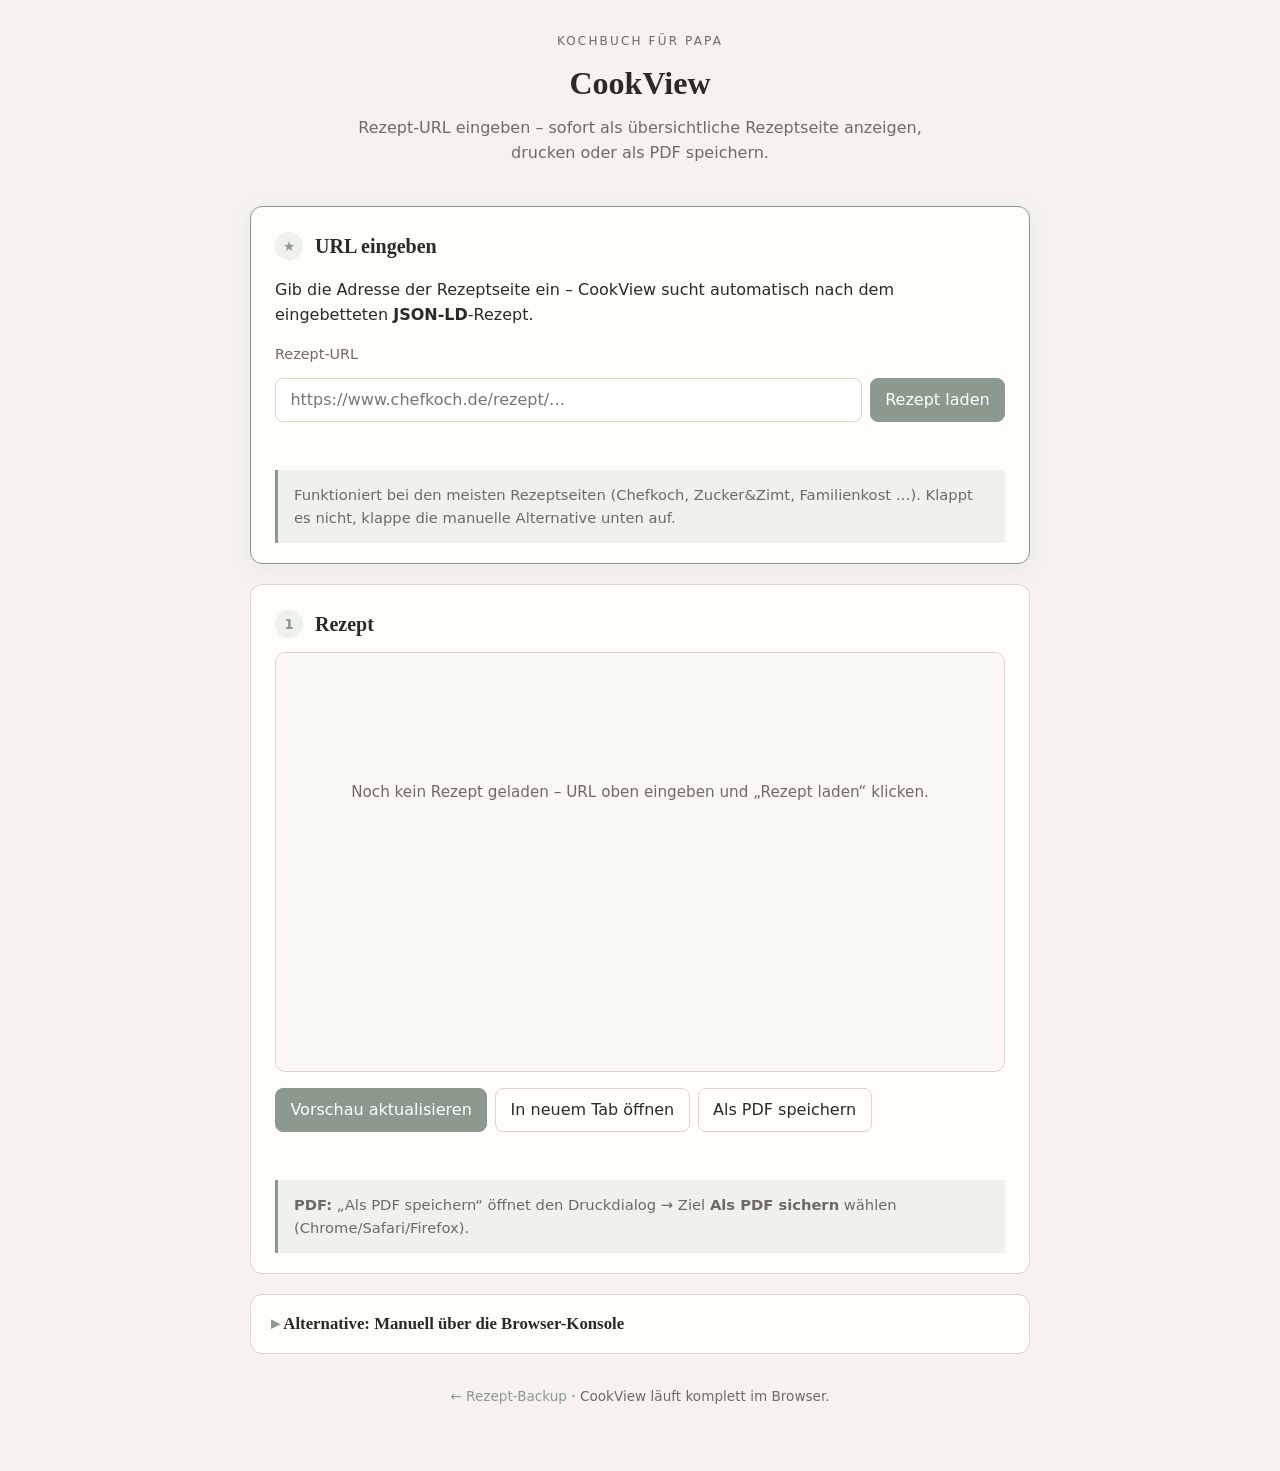
==== cookview.html @ 95674a27 "CookView-Seite: URL zuerst, Rezeptansicht im Fokus. Neue cookview.html mit aufklappbarer manueller A" ====
<!DOCTYPE html>
<html lang="de">
<head>
  <meta charset="utf-8">
  <meta name="viewport" content="width=device-width, initial-scale=1">
  <title>CookView – Rezept anzeigen</title>
  <meta name="description" content="Rezept-URL eingeben und als saubere Kochbuch-Seite anzeigen oder als PDF speichern.">
  <link rel="stylesheet" href="styles.css">
</head>
<body class="cookview-page">
  <div class="page">
    <header>
      <p class="kicker">Kochbuch für Papa</p>
      <h1>CookView</h1>
      <p class="lead">
        Rezept-URL eingeben – sofort als übersichtliche Rezeptseite anzeigen,
        drucken oder als PDF speichern.
      </p>
    </header>

    <section class="step-card step-card-highlight" aria-labelledby="url-title">
      <h2 id="url-title"><span class="step-num">★</span> URL eingeben</h2>
      <p>
        Gib die Adresse der Rezeptseite ein – CookView sucht automatisch nach dem
        eingebetteten <strong>JSON-LD</strong>-Rezept.
      </p>
      <label for="url-input">Rezept-URL</label>
      <div class="url-row">
        <input
          type="url"
          id="url-input"
          placeholder="https://www.chefkoch.de/rezept/…"
          spellcheck="false"
          inputmode="url"
        >
        <button type="button" class="primary" id="fetch-url-btn">Rezept laden</button>
      </div>
      <p id="url-status" class="status" role="status" aria-live="polite"></p>
      <div class="tip-box">
        Funktioniert bei den meisten Rezeptseiten (Chefkoch, Zucker&Zimt, Familienkost …).
        Klappt es nicht, klappe die manuelle Alternative unten auf.
      </div>
    </section>

    <section class="step-card recipe-display-card" aria-labelledby="recipe-title">
      <h2 id="recipe-title"><span class="step-num">1</span> Rezept</h2>
      <div class="preview-frame-wrap cookview-preview">
        <iframe
          id="preview-frame"
          title="Rezeptansicht"
          sandbox="allow-same-origin allow-modals allow-scripts"
        ></iframe>
        <div id="preview-empty" class="preview-empty">
          Noch kein Rezept geladen – URL oben eingeben und „Rezept laden“ klicken.
        </div>
      </div>
      <div class="copy-row recipe-actions">
        <button type="button" class="primary" id="preview-update-btn">Vorschau aktualisieren</button>
        <button type="button" id="preview-tab-btn">In neuem Tab öffnen</button>
        <button type="button" id="preview-pdf-btn">Als PDF speichern</button>
      </div>
      <p id="preview-status" class="status" role="status" aria-live="polite"></p>
      <div class="tip-box">
        <strong>PDF:</strong> „Als PDF speichern“ öffnet den Druckdialog → Ziel
        <strong>Als PDF sichern</strong> wählen (Chrome/Safari/Firefox).
      </div>
    </section>

    <details class="fallback-details" id="fallback-details">
      <summary>Alternative: Manuell über die Browser-Konsole</summary>
      <div class="fallback-content">
        <section class="fallback-step" aria-labelledby="fallback-step1">
          <h3 id="fallback-step1">Schritt A – JSON-LD aus der Konsole kopieren</h3>
          <p>
            Viele Rezeptseiten bieten strukturierte Daten im <strong>JSON-LD</strong>-Format.
          </p>
          <ol>
            <li>Öffne die Rezeptseite in deinem Browser.</li>
            <li>
              Öffne die Entwicklerkonsole:
              <div class="browser-hint">
                <div><strong>Chrome / Edge:</strong> <kbd>Cmd ⌘</kbd> + <kbd>Option ⌥</kbd> + <kbd>I</kbd> (macOS) oder <kbd>F12</kbd> (Windows)</div>
                <div><strong>Firefox:</strong> <kbd>Cmd ⌘</kbd> + <kbd>Option ⌥</kbd> + <kbd>I</kbd> (macOS) oder <kbd>F12</kbd> (Windows)</div>
              </div>
            </li>
            <li>Wechsle zum Tab <strong>Konsole</strong> / <strong>Console</strong>.</li>
            <li>Führe folgenden Befehl aus:</li>
          </ol>
          <pre class="code-block" id="console-cmd">[...document.querySelectorAll('script[type="application/ld+json"]')]
  .map(s => s.textContent)
  .map(t => { try { return JSON.parse(t) } catch { return t } })</pre>
          <div class="copy-row">
            <button type="button" id="copy-cmd-btn">Konsolen-Befehl kopieren</button>
          </div>
          <p>
            In der Ausgabe den Teil mit <code>"@type": "Recipe"</code> suchen und mit
            <strong>Rechtsklick → Objekt kopieren</strong> (Chrome) kopieren.
          </p>
          <figure class="screenshot">
            <img
              src="images/konsole-kopieren.png"
              alt="Chrome-Konsole: Rezept-Objekt per Rechtsklick „Copy object“ kopieren"
              loading="lazy"
            >
            <figcaption>Rechtsklick → <strong>Copy object</strong></figcaption>
          </figure>
        </section>

        <section class="fallback-step" aria-labelledby="fallback-step2">
          <h3 id="fallback-step2">Schritt B – JSON einfügen</h3>
          <label for="json-input">Kopierter JSON-Text (Recipe-Block)</label>
          <textarea id="json-input" placeholder='{"@type": "Recipe", "name": "...", ...}' spellcheck="false"></textarea>
          <div class="copy-row">
            <button type="button" class="primary" id="convert-btn">Rezept anzeigen</button>
            <button type="button" id="clear-btn">Felder leeren</button>
          </div>
          <p id="status" class="status" role="status" aria-live="polite"></p>
        </section>

        <section class="fallback-step" aria-labelledby="fallback-step3">
          <h3 id="fallback-step3">Schritt C – Markdown bearbeiten (optional)</h3>
          <p>Hier kannst du das Rezept nachbearbeiten – die Ansicht oben aktualisiert sich mit.</p>
          <label for="markdown-output">Markdown</label>
          <textarea id="markdown-output" class="output" placeholder="Wird automatisch erzeugt …" spellcheck="false"></textarea>
          <div class="copy-row">
            <button type="button" id="copy-md-btn">Markdown kopieren</button>
          </div>
        </section>
      </div>
    </details>

    <footer>
      <a href="index.html">← Rezept-Backup</a> · CookView läuft komplett im Browser.
    </footer>
  </div>
  <script src="recipe-core.js"></script>
  <script src="preview.js"></script>
  <script src="cookview.js"></script>
</body>
</html>
---- styles.css ----
/* Rezept-Backup – skandinavisches, ruhiges Layout */

:root {
  --bg: #f6f3ee;
  --paper: #fffdf9;
  --ink: #2b2a28;
  --muted: #6f6a63;
  --accent: #8b9a8d;
  --line: #ddd5c8;
  --step: #eef1ec;
  --error: #9b4d4d;
  --ok: #5a735f;
}

* {
  box-sizing: border-box;
}

body {
  margin: 0;
  font-family: "Segoe UI", system-ui, -apple-system, sans-serif;
  font-size: 16px;
  line-height: 1.55;
  color: var(--ink);
  background: var(--bg);
}

.page {
  max-width: 820px;
  margin: 0 auto;
  padding: 2rem 1.25rem 4rem;
}

header {
  text-align: center;
  margin-bottom: 2.5rem;
}

header p.kicker {
  margin: 0 0 0.5rem;
  font-size: 0.75rem;
  letter-spacing: 0.18em;
  text-transform: uppercase;
  color: var(--muted);
}

header h1 {
  margin: 0 0 0.5rem;
  font-family: Georgia, "Times New Roman", serif;
  font-size: 2rem;
  font-weight: 600;
}

header .lead {
  margin: 0;
  color: var(--muted);
  max-width: 36rem;
  margin-inline: auto;
}

.step-card {
  background: var(--paper);
  border: 1px solid var(--line);
  border-radius: 12px;
  padding: 1.5rem 1.5rem 1.25rem;
  margin-bottom: 1.25rem;
}

.step-card-highlight {
  border-color: var(--accent);
  box-shadow: 0 4px 18px rgba(139, 154, 141, 0.12);
}

.step-note {
  margin: -0.35rem 0 0.75rem;
  font-size: 0.92rem;
  color: var(--muted);
}

.url-row {
  display: flex;
  flex-wrap: wrap;
  gap: 0.5rem;
  margin-top: 0.75rem;
}

.url-row input {
  flex: 1 1 16rem;
  min-width: 0;
  padding: 0.55rem 0.9rem;
  border: 1px solid var(--line);
  border-radius: 8px;
  font: inherit;
  background: #fff;
}

.url-row input:focus {
  outline: 2px solid rgba(139, 154, 141, 0.35);
  border-color: var(--accent);
}

.url-row button {
  flex: 0 0 auto;
}

button:disabled {
  opacity: 0.65;
  cursor: wait;
}

.step-card h2 {
  margin: 0 0 1rem;
  font-family: Georgia, "Times New Roman", serif;
  font-size: 1.25rem;
  display: flex;
  align-items: center;
  gap: 0.75rem;
}

.step-num {
  display: inline-flex;
  align-items: center;
  justify-content: center;
  width: 1.75rem;
  height: 1.75rem;
  border-radius: 999px;
  background: var(--step);
  color: var(--accent);
  font-family: "Segoe UI", system-ui, sans-serif;
  font-size: 0.85rem;
  font-weight: 600;
  flex-shrink: 0;
}

.step-card ol,
.step-card ul {
  margin: 0.75rem 0 0;
  padding-left: 1.25rem;
}

.step-card li {
  margin-bottom: 0.45rem;
}

.browser-hint {
  display: grid;
  gap: 0.5rem;
  margin: 1rem 0;
  padding: 0.85rem 1rem;
  background: var(--step);
  border-radius: 8px;
  font-size: 0.92rem;
}

.browser-hint strong {
  color: var(--ink);
}

pre.code-block {
  margin: 1rem 0 0.75rem;
  padding: 1rem;
  background: #2b2a28;
  color: #f3f0ea;
  border-radius: 8px;
  overflow-x: auto;
  font-size: 0.82rem;
  line-height: 1.45;
}

.copy-row {
  display: flex;
  flex-wrap: wrap;
  gap: 0.5rem;
  margin-top: 0.5rem;
}

button {
  font: inherit;
  cursor: pointer;
  border: 1px solid var(--line);
  background: var(--paper);
  color: var(--ink);
  border-radius: 8px;
  padding: 0.55rem 0.9rem;
}

button.primary {
  background: var(--accent);
  border-color: var(--accent);
  color: #fff;
}

button:hover {
  filter: brightness(0.97);
}

button.primary:hover {
  filter: brightness(1.05);
}

textarea {
  width: 100%;
  min-height: 180px;
  margin-top: 0.75rem;
  padding: 0.85rem 1rem;
  border: 1px solid var(--line);
  border-radius: 8px;
  font-family: ui-monospace, "SF Mono", Menlo, monospace;
  font-size: 0.85rem;
  line-height: 1.45;
  resize: vertical;
  background: #fff;
}

textarea.output {
  min-height: 320px;
  background: #faf8f5;
}

label {
  display: block;
  margin-top: 0.75rem;
  font-size: 0.9rem;
  color: var(--muted);
}

.status {
  margin-top: 0.75rem;
  font-size: 0.9rem;
  min-height: 1.25rem;
}

.status.error {
  color: var(--error);
}

.status.ok {
  color: var(--ok);
}

.tip-box {
  margin-top: 1rem;
  padding: 0.85rem 1rem;
  border-left: 3px solid var(--accent);
  background: var(--step);
  font-size: 0.92rem;
  color: var(--muted);
}

.screenshot {
  margin: 1.25rem 0 0;
  padding: 0;
  max-width: 100%;
}

.screenshot img {
  display: block;
  max-width: 100%;
  width: auto;
  height: auto;
  border: 1px solid var(--line);
  border-radius: 8px;
  box-shadow: 0 8px 24px rgba(43, 42, 40, 0.08);
}

.screenshot figcaption {
  margin-top: 0.65rem;
  font-size: 0.88rem;
  color: var(--muted);
  text-align: center;
}

.preview-frame-wrap {
  margin-top: 0.85rem;
  border: 1px solid var(--line);
  border-radius: 10px;
  overflow: hidden;
  background: #faf8f5;
  min-height: 420px;
}

#preview-frame {
  display: block;
  width: 100%;
  min-height: 420px;
  height: 70vh;
  border: 0;
  background: #fff;
}

#preview-frame {
  display: block;
  width: 100%;
  min-height: 420px;
  height: 70vh;
  border: 0;
  background: #fff;
}

.cookview-page .recipe-display-card h2 {
  margin-bottom: 0.75rem;
}

.cookview-preview {
  position: relative;
  margin-top: 0;
}

.cookview-preview #preview-frame {
  display: none;
  min-height: 480px;
  height: 75vh;
}

.cookview-preview #preview-frame.is-visible {
  display: block;
}

.preview-empty {
  display: flex;
  align-items: center;
  justify-content: center;
  min-height: 280px;
  padding: 2rem;
  text-align: center;
  color: var(--muted);
  font-size: 0.95rem;
}

.preview-empty.is-hidden {
  display: none;
}

.recipe-actions {
  margin-top: 1rem;
}

.fallback-details {
  background: var(--paper);
  border: 1px solid var(--line);
  border-radius: 12px;
  margin-bottom: 1.25rem;
  overflow: hidden;
}

.fallback-details summary {
  cursor: pointer;
  padding: 1rem 1.25rem;
  font-family: Georgia, "Times New Roman", serif;
  font-size: 1.05rem;
  font-weight: 600;
  list-style: none;
}

.fallback-details summary::-webkit-details-marker {
  display: none;
}

.fallback-details summary::before {
  content: "▸ ";
  color: var(--accent);
}

.fallback-details[open] summary::before {
  content: "▾ ";
}

.fallback-details[open] summary {
  border-bottom: 1px solid var(--line);
}

.fallback-content {
  padding: 0 1.25rem 1.25rem;
}

.fallback-step {
  padding-top: 1.25rem;
}

.fallback-step h3 {
  margin: 0 0 0.75rem;
  font-family: Georgia, "Times New Roman", serif;
  font-size: 1.05rem;
}

footer a {
  color: var(--accent);
  text-decoration: none;
}

footer a:hover {
  text-decoration: underline;
}

footer {
  margin-top: 2rem;
  text-align: center;
  font-size: 0.85rem;
  color: var(--muted);
}

@media (max-width: 600px) {
  .page {
    padding-inline: 1rem;
  }

  header h1 {
    font-size: 1.6rem;
  }
}
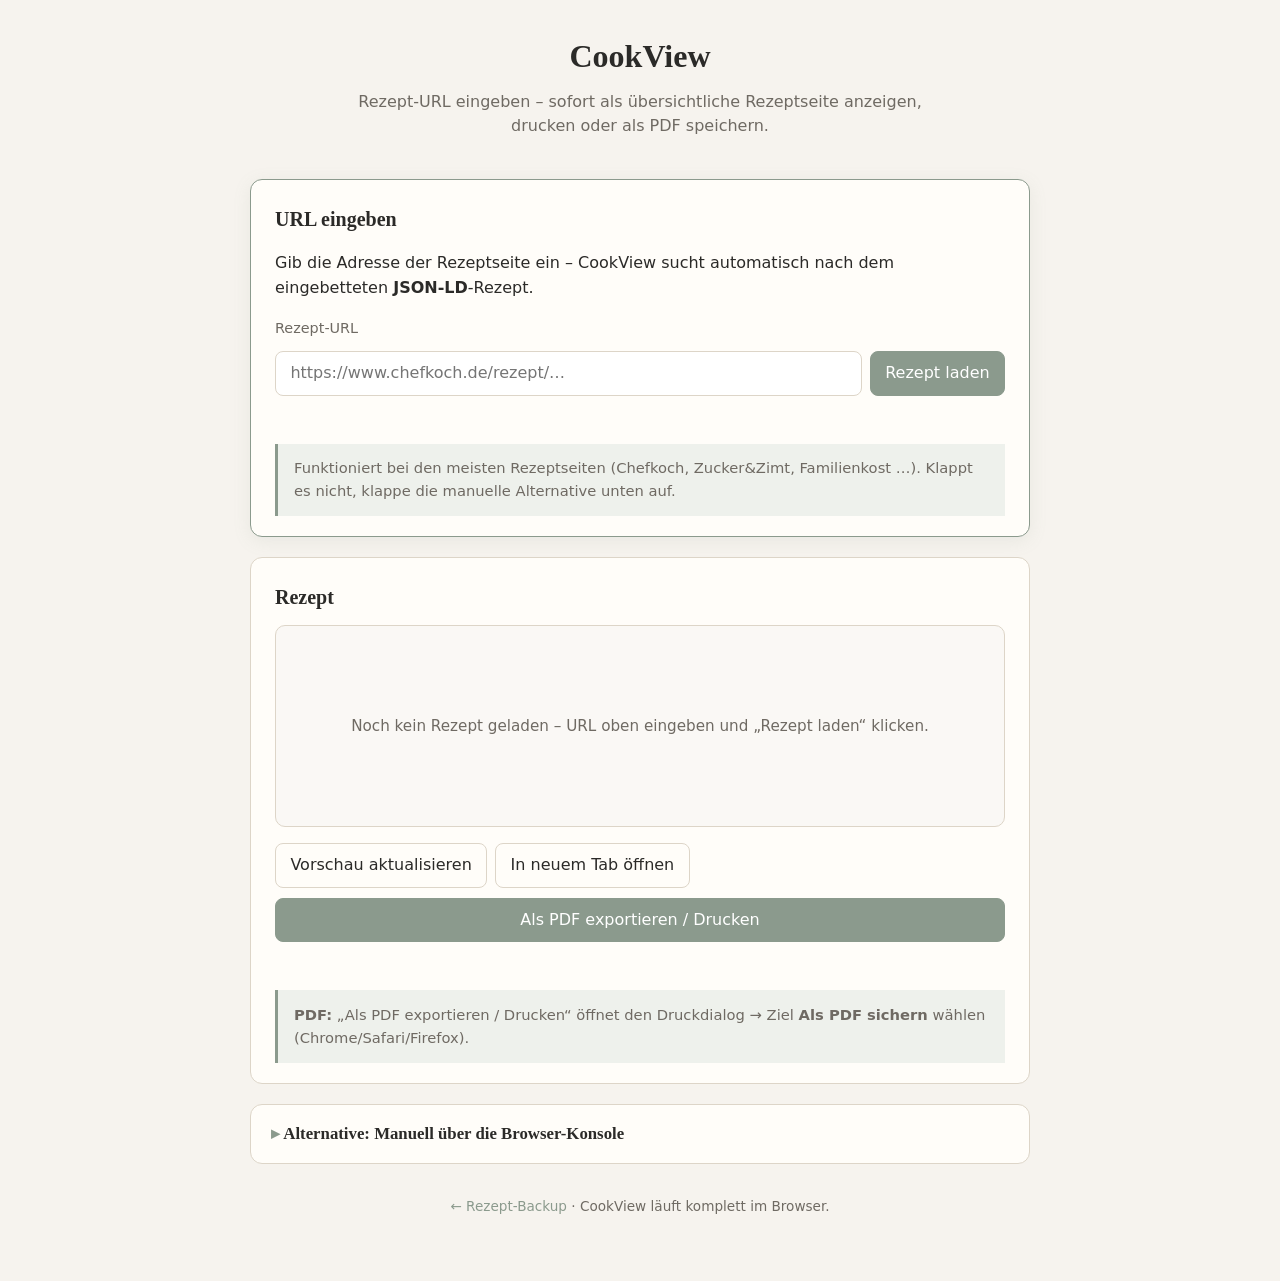
==== commit 74a8c4d6: "CookView: Ladeanzeige, Inline-Rezept ohne Scrollen, PDF unten. Entfernt Kopfzeilen-Deko, zeigt Rezep" ====
--- a/cookview.html
+++ b/cookview.html
@@ -10,7 +10,6 @@
 <body class="cookview-page">
   <div class="page">
     <header>
-      <p class="kicker">Kochbuch für Papa</p>
       <h1>CookView</h1>
       <p class="lead">
         Rezept-URL eingeben – sofort als übersichtliche Rezeptseite anzeigen,
@@ -19,7 +18,7 @@
     </header>
 
     <section class="step-card step-card-highlight" aria-labelledby="url-title">
-      <h2 id="url-title"><span class="step-num">★</span> URL eingeben</h2>
+      <h2 id="url-title">URL eingeben</h2>
       <p>
         Gib die Adresse der Rezeptseite ein – CookView sucht automatisch nach dem
         eingebetteten <strong>JSON-LD</strong>-Rezept.
@@ -36,6 +35,10 @@
         <button type="button" class="primary" id="fetch-url-btn">Rezept laden</button>
       </div>
       <p id="url-status" class="status" role="status" aria-live="polite"></p>
+      <div id="url-loading" class="loading-indicator is-hidden" aria-hidden="true">
+        <span class="loading-spinner" aria-hidden="true"></span>
+        <span>Rezept wird geladen …</span>
+      </div>
       <div class="tip-box">
         Funktioniert bei den meisten Rezeptseiten (Chefkoch, Zucker&Zimt, Familienkost …).
         Klappt es nicht, klappe die manuelle Alternative unten auf.
@@ -43,25 +46,27 @@
     </section>
 
     <section class="step-card recipe-display-card" aria-labelledby="recipe-title">
-      <h2 id="recipe-title"><span class="step-num">1</span> Rezept</h2>
+      <h2 id="recipe-title">Rezept</h2>
       <div class="preview-frame-wrap cookview-preview">
-        <iframe
-          id="preview-frame"
-          title="Rezeptansicht"
-          sandbox="allow-same-origin allow-modals allow-scripts"
-        ></iframe>
+        <div id="preview-loading" class="preview-loading is-hidden" aria-hidden="true">
+          <span class="loading-spinner" aria-hidden="true"></span>
+          <span>Rezept wird aufbereitet …</span>
+        </div>
+        <div id="recipe-preview" class="recipe-inline-wrap is-hidden"></div>
         <div id="preview-empty" class="preview-empty">
           Noch kein Rezept geladen – URL oben eingeben und „Rezept laden“ klicken.
         </div>
       </div>
       <div class="copy-row recipe-actions">
-        <button type="button" class="primary" id="preview-update-btn">Vorschau aktualisieren</button>
+        <button type="button" id="preview-update-btn">Vorschau aktualisieren</button>
         <button type="button" id="preview-tab-btn">In neuem Tab öffnen</button>
-        <button type="button" id="preview-pdf-btn">Als PDF speichern</button>
+      </div>
+      <div class="copy-row recipe-actions-bottom">
+        <button type="button" class="primary" id="preview-pdf-btn">Als PDF exportieren / Drucken</button>
       </div>
       <p id="preview-status" class="status" role="status" aria-live="polite"></p>
       <div class="tip-box">
-        <strong>PDF:</strong> „Als PDF speichern“ öffnet den Druckdialog → Ziel
+        <strong>PDF:</strong> „Als PDF exportieren / Drucken“ öffnet den Druckdialog → Ziel
         <strong>Als PDF sichern</strong> wählen (Chrome/Safari/Firefox).
       </div>
     </section>
--- a/styles.css
+++ b/styles.css
@@ -304,6 +304,171 @@
 .cookview-preview {
   position: relative;
   margin-top: 0;
+  overflow: visible;
+  min-height: auto;
+}
+
+.loading-indicator,
+.preview-loading {
+  display: inline-flex;
+  align-items: center;
+  gap: 0.65rem;
+  margin-top: 0.75rem;
+  color: var(--muted);
+  font-size: 0.92rem;
+}
+
+.preview-loading {
+  display: flex;
+  justify-content: center;
+  align-items: center;
+  min-height: 200px;
+  margin-top: 0;
+}
+
+.loading-spinner {
+  width: 1.15rem;
+  height: 1.15rem;
+  border: 2px solid var(--line);
+  border-top-color: var(--accent);
+  border-radius: 50%;
+  animation: spin 0.8s linear infinite;
+  flex-shrink: 0;
+}
+
+@keyframes spin {
+  to { transform: rotate(360deg); }
+}
+
+.is-hidden {
+  display: none !important;
+}
+
+.recipe-inline-wrap {
+  padding: 0.25rem 0;
+}
+
+.recipe-inline-wrap .recipe {
+  display: flex;
+  flex-direction: column;
+  gap: 1.25rem;
+  background: var(--paper);
+  border: 1px solid var(--line);
+  border-radius: 12px;
+  padding: 1.5rem;
+}
+
+.recipe-inline-wrap .recipe-header {
+  border-bottom: 1px solid var(--line);
+  padding-bottom: 0.85rem;
+}
+
+.recipe-inline-wrap .recipe-header h1 {
+  font-family: Georgia, "Times New Roman", serif;
+  font-size: 1.75rem;
+  margin: 0 0 0.35rem;
+  line-height: 1.15;
+}
+
+.recipe-inline-wrap .recipe-description {
+  color: var(--muted);
+  margin: 0 0 0.65rem;
+}
+
+.recipe-inline-wrap .recipe-meta {
+  display: flex;
+  flex-wrap: wrap;
+  gap: 0.45rem 1rem;
+  margin: 0;
+}
+
+.recipe-inline-wrap .recipe-meta div {
+  display: flex;
+  gap: 0.3rem;
+  align-items: baseline;
+}
+
+.recipe-inline-wrap .recipe-meta dt {
+  font-size: 0.68rem;
+  letter-spacing: 0.08em;
+  text-transform: uppercase;
+  color: var(--muted);
+}
+
+.recipe-inline-wrap .recipe-meta dd {
+  margin: 0;
+  font-weight: 500;
+}
+
+.recipe-inline-wrap .recipe-body {
+  display: grid;
+  grid-template-columns: minmax(160px, 220px) 1fr;
+  gap: 1.25rem;
+  align-items: start;
+}
+
+.recipe-inline-wrap .ingredients h2,
+.recipe-inline-wrap .steps h2,
+.recipe-inline-wrap .recipe-notes h2 {
+  font-family: Georgia, "Times New Roman", serif;
+  font-size: 1.15rem;
+  margin: 0 0 0.55rem;
+}
+
+.recipe-inline-wrap .ingredients ul,
+.recipe-inline-wrap .steps ol {
+  margin: 0;
+  padding-left: 1.1rem;
+}
+
+.recipe-inline-wrap .ingredients li,
+.recipe-inline-wrap .steps li {
+  margin-bottom: 0.3rem;
+}
+
+.recipe-inline-wrap .recipe-notes {
+  border-top: 1px solid var(--line);
+  padding-top: 0.75rem;
+}
+
+.recipe-inline-wrap .recipe-notes p,
+.recipe-inline-wrap .recipe-source {
+  margin: 0;
+  color: var(--muted);
+  font-size: 0.85rem;
+}
+
+.recipe-inline-wrap .recipe-source {
+  word-break: break-all;
+}
+
+.cookview-preview .preview-empty {
+  display: flex;
+  align-items: center;
+  justify-content: center;
+  min-height: 200px;
+  padding: 2rem;
+  text-align: center;
+  color: var(--muted);
+  font-size: 0.95rem;
+}
+
+.recipe-actions {
+  margin-top: 1rem;
+}
+
+.recipe-actions-bottom {
+  margin-top: 0.65rem;
+}
+
+.recipe-actions-bottom button {
+  width: 100%;
+}
+
+@media (max-width: 720px) {
+  .recipe-inline-wrap .recipe-body {
+    grid-template-columns: 1fr;
+  }
 }
 
 .cookview-preview #preview-frame {
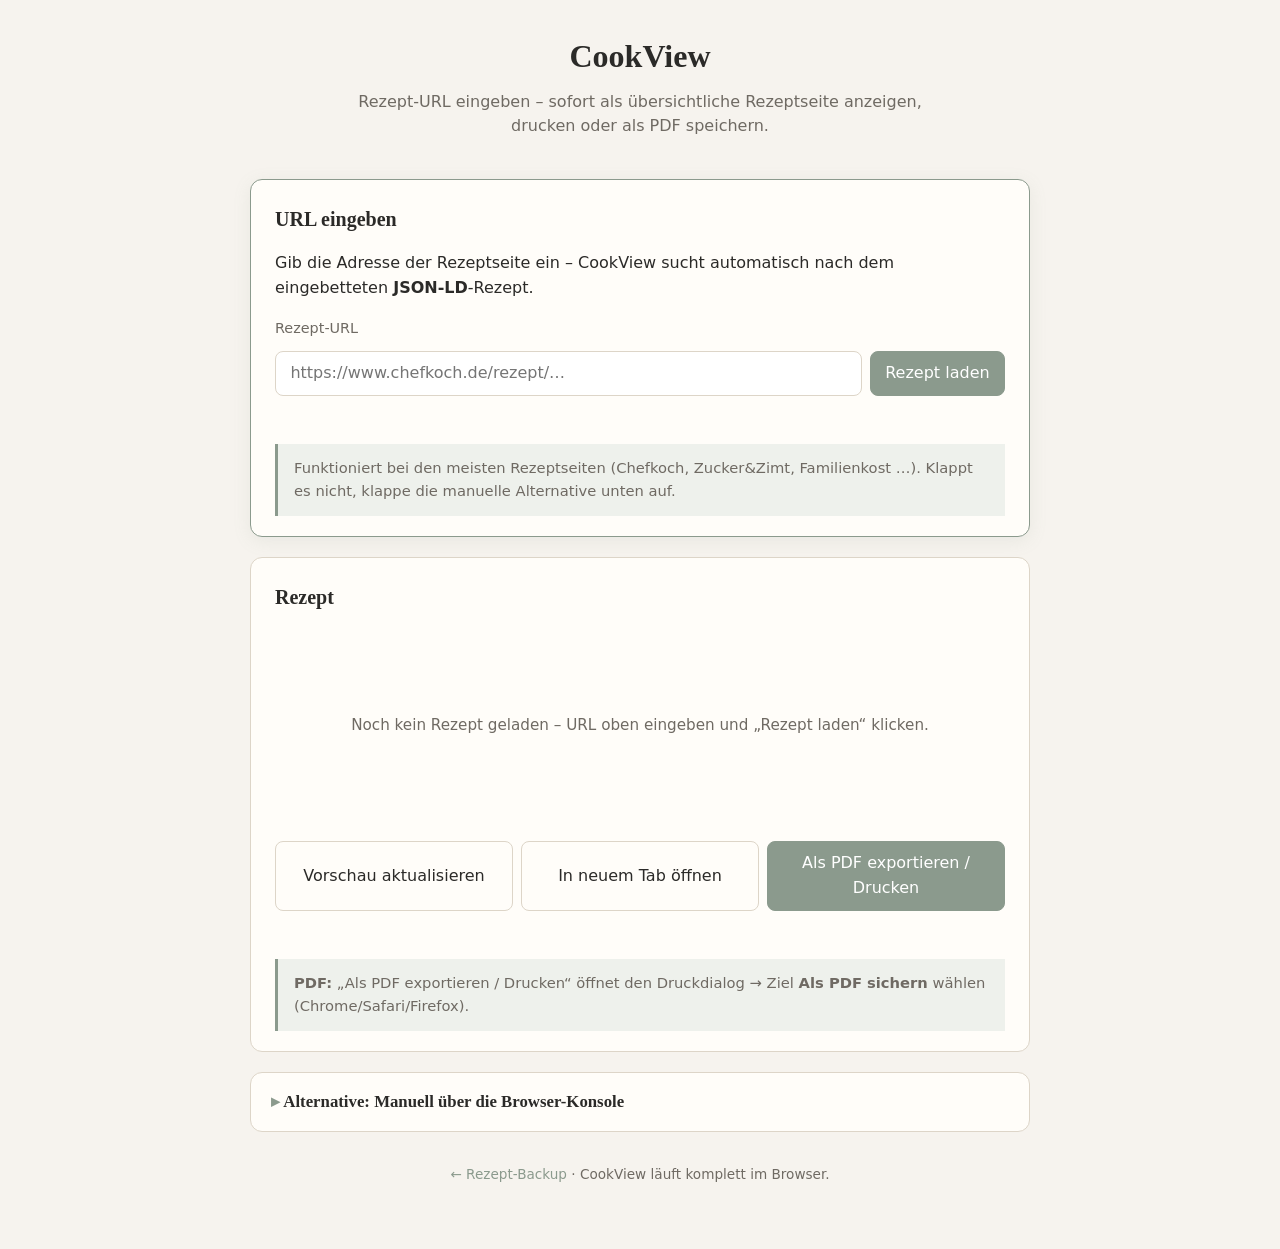
==== commit 7f0487d0: "CookView: alle drei Aktions-Buttons gleich groß. Buttons in einer Reihe mit einheitlicher Breite und" ====
--- a/cookview.html
+++ b/cookview.html
@@ -57,11 +57,9 @@
           Noch kein Rezept geladen – URL oben eingeben und „Rezept laden“ klicken.
         </div>
       </div>
-      <div class="copy-row recipe-actions">
+      <div class="recipe-actions">
         <button type="button" id="preview-update-btn">Vorschau aktualisieren</button>
         <button type="button" id="preview-tab-btn">In neuem Tab öffnen</button>
-      </div>
-      <div class="copy-row recipe-actions-bottom">
         <button type="button" class="primary" id="preview-pdf-btn">Als PDF exportieren / Drucken</button>
       </div>
       <p id="preview-status" class="status" role="status" aria-live="polite"></p>
--- a/styles.css
+++ b/styles.css
@@ -301,6 +301,15 @@
   margin-bottom: 0.75rem;
 }
 
+.cookview-preview.preview-frame-wrap {
+  margin-top: 0;
+  border: none;
+  border-radius: 0;
+  background: transparent;
+  min-height: auto;
+  overflow: visible;
+}
+
 .cookview-preview {
   position: relative;
   margin-top: 0;
@@ -352,10 +361,10 @@
   display: flex;
   flex-direction: column;
   gap: 1.25rem;
-  background: var(--paper);
-  border: 1px solid var(--line);
-  border-radius: 12px;
-  padding: 1.5rem;
+  background: transparent;
+  border: none;
+  border-radius: 0;
+  padding: 0;
 }
 
 .recipe-inline-wrap .recipe-header {
@@ -442,6 +451,44 @@
   word-break: break-all;
 }
 
+.portion-stepper {
+  display: inline-flex;
+  align-items: center;
+  gap: 0.35rem;
+}
+
+.portion-btn {
+  width: 2rem;
+  height: 2rem;
+  padding: 0;
+  display: inline-flex;
+  align-items: center;
+  justify-content: center;
+  font-size: 1.1rem;
+  line-height: 1;
+}
+
+.portion-input {
+  width: 3.5rem;
+  padding: 0.4rem 0.45rem;
+  border: 1px solid var(--line);
+  border-radius: 8px;
+  font: inherit;
+  text-align: center;
+  background: #fff;
+}
+
+.portion-input::-webkit-outer-spin-button,
+.portion-input::-webkit-inner-spin-button {
+  -webkit-appearance: none;
+  margin: 0;
+}
+
+.portion-input[type="number"] {
+  -moz-appearance: textfield;
+  appearance: textfield;
+}
+
 .cookview-preview .preview-empty {
   display: flex;
   align-items: center;
@@ -454,21 +501,26 @@
 }
 
 .recipe-actions {
+  display: grid;
+  grid-template-columns: repeat(3, minmax(0, 1fr));
+  gap: 0.5rem;
   margin-top: 1rem;
 }
 
-.recipe-actions-bottom {
-  margin-top: 0.65rem;
-}
-
-.recipe-actions-bottom button {
+.recipe-actions button {
   width: 100%;
+  min-height: 2.75rem;
+  padding: 0.55rem 0.75rem;
 }
 
 @media (max-width: 720px) {
   .recipe-inline-wrap .recipe-body {
     grid-template-columns: 1fr;
   }
+
+  .recipe-actions {
+    grid-template-columns: 1fr;
+  }
 }
 
 .cookview-preview #preview-frame {
@@ -494,10 +546,6 @@
 
 .preview-empty.is-hidden {
   display: none;
-}
-
-.recipe-actions {
-  margin-top: 1rem;
 }
 
 .fallback-details {
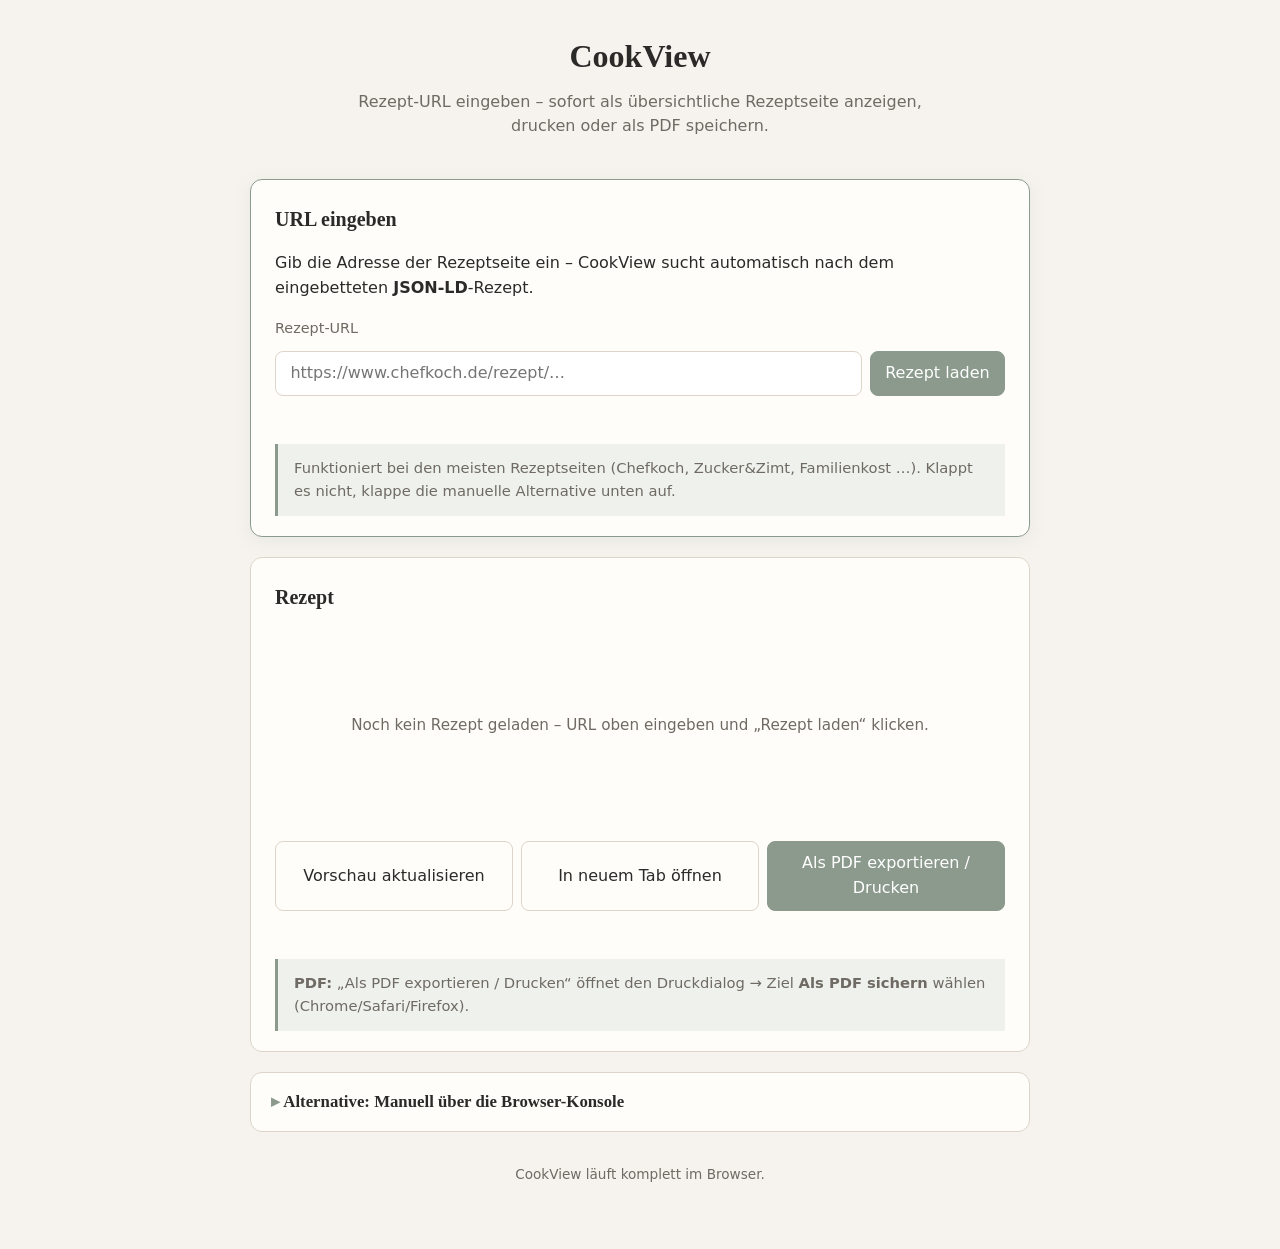
==== commit 1348c6de: "CookView als Startseite, Rezept-Backup nach backup.html. Footer-Link entfernt; alte cookview.html le" ====
--- a/cookview.html
+++ b/cookview.html
@@ -2,142 +2,11 @@
 <html lang="de">
 <head>
   <meta charset="utf-8">
-  <meta name="viewport" content="width=device-width, initial-scale=1">
-  <title>CookView – Rezept anzeigen</title>
-  <meta name="description" content="Rezept-URL eingeben und als saubere Kochbuch-Seite anzeigen oder als PDF speichern.">
-  <link rel="stylesheet" href="styles.css">
+  <meta http-equiv="refresh" content="0; url=./">
+  <title>CookView</title>
+  <link rel="canonical" href="./">
 </head>
-<body class="cookview-page">
-  <div class="page">
-    <header>
-      <h1>CookView</h1>
-      <p class="lead">
-        Rezept-URL eingeben – sofort als übersichtliche Rezeptseite anzeigen,
-        drucken oder als PDF speichern.
-      </p>
-    </header>
-
-    <section class="step-card step-card-highlight" aria-labelledby="url-title">
-      <h2 id="url-title">URL eingeben</h2>
-      <p>
-        Gib die Adresse der Rezeptseite ein – CookView sucht automatisch nach dem
-        eingebetteten <strong>JSON-LD</strong>-Rezept.
-      </p>
-      <label for="url-input">Rezept-URL</label>
-      <div class="url-row">
-        <input
-          type="url"
-          id="url-input"
-          placeholder="https://www.chefkoch.de/rezept/…"
-          spellcheck="false"
-          inputmode="url"
-        >
-        <button type="button" class="primary" id="fetch-url-btn">Rezept laden</button>
-      </div>
-      <p id="url-status" class="status" role="status" aria-live="polite"></p>
-      <div id="url-loading" class="loading-indicator is-hidden" aria-hidden="true">
-        <span class="loading-spinner" aria-hidden="true"></span>
-        <span>Rezept wird geladen …</span>
-      </div>
-      <div class="tip-box">
-        Funktioniert bei den meisten Rezeptseiten (Chefkoch, Zucker&Zimt, Familienkost …).
-        Klappt es nicht, klappe die manuelle Alternative unten auf.
-      </div>
-    </section>
-
-    <section class="step-card recipe-display-card" aria-labelledby="recipe-title">
-      <h2 id="recipe-title">Rezept</h2>
-      <div class="preview-frame-wrap cookview-preview">
-        <div id="preview-loading" class="preview-loading is-hidden" aria-hidden="true">
-          <span class="loading-spinner" aria-hidden="true"></span>
-          <span>Rezept wird aufbereitet …</span>
-        </div>
-        <div id="recipe-preview" class="recipe-inline-wrap is-hidden"></div>
-        <div id="preview-empty" class="preview-empty">
-          Noch kein Rezept geladen – URL oben eingeben und „Rezept laden“ klicken.
-        </div>
-      </div>
-      <div class="recipe-actions">
-        <button type="button" id="preview-update-btn">Vorschau aktualisieren</button>
-        <button type="button" id="preview-tab-btn">In neuem Tab öffnen</button>
-        <button type="button" class="primary" id="preview-pdf-btn">Als PDF exportieren / Drucken</button>
-      </div>
-      <p id="preview-status" class="status" role="status" aria-live="polite"></p>
-      <div class="tip-box">
-        <strong>PDF:</strong> „Als PDF exportieren / Drucken“ öffnet den Druckdialog → Ziel
-        <strong>Als PDF sichern</strong> wählen (Chrome/Safari/Firefox).
-      </div>
-    </section>
-
-    <details class="fallback-details" id="fallback-details">
-      <summary>Alternative: Manuell über die Browser-Konsole</summary>
-      <div class="fallback-content">
-        <section class="fallback-step" aria-labelledby="fallback-step1">
-          <h3 id="fallback-step1">Schritt A – JSON-LD aus der Konsole kopieren</h3>
-          <p>
-            Viele Rezeptseiten bieten strukturierte Daten im <strong>JSON-LD</strong>-Format.
-          </p>
-          <ol>
-            <li>Öffne die Rezeptseite in deinem Browser.</li>
-            <li>
-              Öffne die Entwicklerkonsole:
-              <div class="browser-hint">
-                <div><strong>Chrome / Edge:</strong> <kbd>Cmd ⌘</kbd> + <kbd>Option ⌥</kbd> + <kbd>I</kbd> (macOS) oder <kbd>F12</kbd> (Windows)</div>
-                <div><strong>Firefox:</strong> <kbd>Cmd ⌘</kbd> + <kbd>Option ⌥</kbd> + <kbd>I</kbd> (macOS) oder <kbd>F12</kbd> (Windows)</div>
-              </div>
-            </li>
-            <li>Wechsle zum Tab <strong>Konsole</strong> / <strong>Console</strong>.</li>
-            <li>Führe folgenden Befehl aus:</li>
-          </ol>
-          <pre class="code-block" id="console-cmd">[...document.querySelectorAll('script[type="application/ld+json"]')]
-  .map(s => s.textContent)
-  .map(t => { try { return JSON.parse(t) } catch { return t } })</pre>
-          <div class="copy-row">
-            <button type="button" id="copy-cmd-btn">Konsolen-Befehl kopieren</button>
-          </div>
-          <p>
-            In der Ausgabe den Teil mit <code>"@type": "Recipe"</code> suchen und mit
-            <strong>Rechtsklick → Objekt kopieren</strong> (Chrome) kopieren.
-          </p>
-          <figure class="screenshot">
-            <img
-              src="images/konsole-kopieren.png"
-              alt="Chrome-Konsole: Rezept-Objekt per Rechtsklick „Copy object“ kopieren"
-              loading="lazy"
-            >
-            <figcaption>Rechtsklick → <strong>Copy object</strong></figcaption>
-          </figure>
-        </section>
-
-        <section class="fallback-step" aria-labelledby="fallback-step2">
-          <h3 id="fallback-step2">Schritt B – JSON einfügen</h3>
-          <label for="json-input">Kopierter JSON-Text (Recipe-Block)</label>
-          <textarea id="json-input" placeholder='{"@type": "Recipe", "name": "...", ...}' spellcheck="false"></textarea>
-          <div class="copy-row">
-            <button type="button" class="primary" id="convert-btn">Rezept anzeigen</button>
-            <button type="button" id="clear-btn">Felder leeren</button>
-          </div>
-          <p id="status" class="status" role="status" aria-live="polite"></p>
-        </section>
-
-        <section class="fallback-step" aria-labelledby="fallback-step3">
-          <h3 id="fallback-step3">Schritt C – Markdown bearbeiten (optional)</h3>
-          <p>Hier kannst du das Rezept nachbearbeiten – die Ansicht oben aktualisiert sich mit.</p>
-          <label for="markdown-output">Markdown</label>
-          <textarea id="markdown-output" class="output" placeholder="Wird automatisch erzeugt …" spellcheck="false"></textarea>
-          <div class="copy-row">
-            <button type="button" id="copy-md-btn">Markdown kopieren</button>
-          </div>
-        </section>
-      </div>
-    </details>
-
-    <footer>
-      <a href="index.html">← Rezept-Backup</a> · CookView läuft komplett im Browser.
-    </footer>
-  </div>
-  <script src="recipe-core.js"></script>
-  <script src="preview.js"></script>
-  <script src="cookview.js"></script>
+<body>
+  <p><a href="./">Weiter zu CookView</a></p>
 </body>
 </html>
